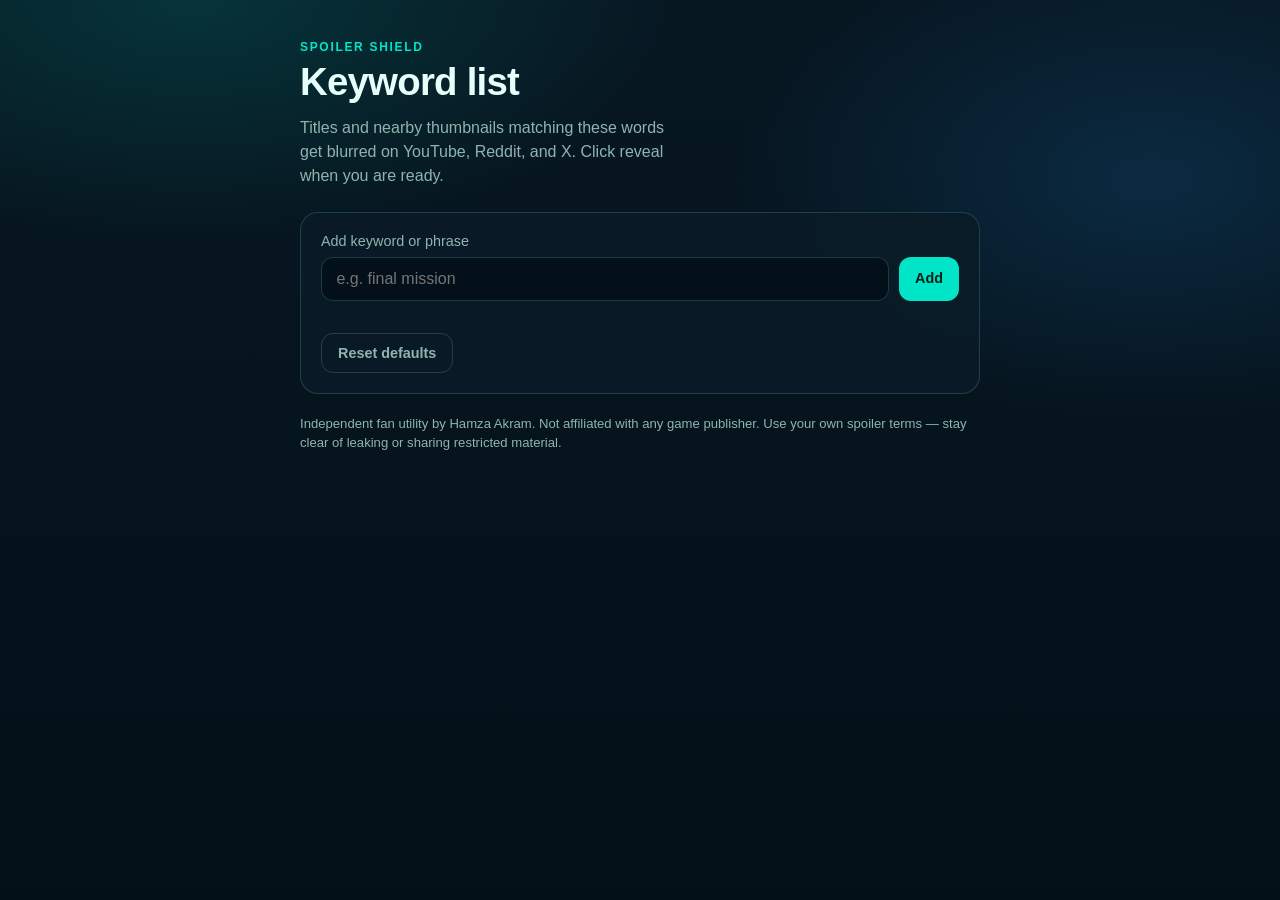
==== extension/options.html @ 2415711b "Initial Spoiler Shield MVP: MV3 extension + landing Chrome extension blurs keyword-matched titles/th" ====
<!DOCTYPE html>
<html lang="en">
  <head>
    <meta charset="UTF-8" />
    <meta name="viewport" content="width=device-width, initial-scale=1" />
    <title>Spoiler Shield — Keywords</title>
    <link rel="stylesheet" href="options.css" />
  </head>
  <body>
    <div class="page">
      <header>
        <p class="eyebrow">Spoiler Shield</p>
        <h1>Keyword list</h1>
        <p class="lede">
          Titles and nearby thumbnails matching these words get blurred on
          YouTube, Reddit, and X. Click reveal when you are ready.
        </p>
      </header>

      <section class="card">
        <label class="field" for="new-keyword">
          <span>Add keyword or phrase</span>
          <div class="row">
            <input
              id="new-keyword"
              type="text"
              placeholder="e.g. final mission"
              maxlength="80"
            />
            <button id="add-btn" type="button">Add</button>
          </div>
        </label>

        <ul id="keyword-list" class="list" aria-live="polite"></ul>

        <div class="footer-actions">
          <button id="reset-btn" type="button" class="ghost">
            Reset defaults
          </button>
          <p id="save-status" class="status" hidden>Saved</p>
        </div>
      </section>

      <p class="note">
        Independent fan utility by Hamza Akram. Not affiliated with any game
        publisher. Use your own spoiler terms — stay clear of leaking or sharing
        restricted material.
      </p>
    </div>
    <script src="options.js"></script>
  </body>
</html>
---- extension/options.css ----
:root {
  --bg: #041018;
  --card: rgba(10, 28, 40, 0.92);
  --line: rgba(120, 220, 210, 0.2);
  --teal: #00e5c8;
  --foam: #e7fffa;
  --muted: #8fb4b0;
  --danger: #ff7a6e;
}

* {
  box-sizing: border-box;
}

body {
  margin: 0;
  min-height: 100vh;
  color: var(--foam);
  font-family: "Trebuchet MS", "Segoe UI", sans-serif;
  background:
    radial-gradient(70% 50% at 15% 0%, rgba(0, 229, 200, 0.14), transparent 55%),
    radial-gradient(55% 45% at 90% 20%, rgba(22, 96, 150, 0.28), transparent 60%),
    linear-gradient(180deg, #071722 0%, #041018 100%);
}

.page {
  width: min(680px, calc(100% - 2rem));
  margin: 0 auto;
  padding: 2.5rem 0 3rem;
}

.eyebrow {
  margin: 0 0 0.4rem;
  color: var(--teal);
  text-transform: uppercase;
  letter-spacing: 0.14em;
  font-size: 0.75rem;
  font-weight: 700;
}

h1 {
  margin: 0;
  font-size: clamp(1.8rem, 4vw, 2.4rem);
  letter-spacing: -0.02em;
}

.lede {
  margin: 0.7rem 0 0;
  color: var(--muted);
  max-width: 42ch;
  line-height: 1.5;
}

.card {
  margin-top: 1.5rem;
  padding: 1.25rem;
  border: 1px solid var(--line);
  border-radius: 18px;
  background: var(--card);
  backdrop-filter: blur(8px);
}

.field span {
  display: block;
  margin-bottom: 0.5rem;
  font-size: 0.9rem;
  color: var(--muted);
}

.row {
  display: flex;
  gap: 0.6rem;
}

input[type="text"] {
  flex: 1;
  min-width: 0;
  padding: 0.75rem 0.9rem;
  border-radius: 12px;
  border: 1px solid var(--line);
  background: rgba(3, 14, 22, 0.75);
  color: var(--foam);
  font: inherit;
}

input[type="text"]:focus {
  outline: 2px solid rgba(0, 229, 200, 0.45);
  outline-offset: 1px;
}

button {
  border: 0;
  border-radius: 12px;
  padding: 0.75rem 1rem;
  background: var(--teal);
  color: #042018;
  font: 700 0.9rem/1 "Trebuchet MS", "Segoe UI", sans-serif;
  cursor: pointer;
}

button:hover {
  filter: brightness(1.05);
}

button.ghost {
  background: transparent;
  color: var(--muted);
  border: 1px solid var(--line);
}

button.ghost:hover {
  color: var(--foam);
}

.list {
  list-style: none;
  margin: 1rem 0 0;
  padding: 0;
  display: grid;
  gap: 0.5rem;
}

.list li {
  display: flex;
  align-items: center;
  justify-content: space-between;
  gap: 0.75rem;
  padding: 0.7rem 0.85rem;
  border-radius: 12px;
  border: 1px solid rgba(120, 220, 210, 0.12);
  background: rgba(4, 18, 28, 0.65);
}

.list code {
  font-family: "Consolas", "Courier New", monospace;
  font-size: 0.92rem;
}

.remove {
  background: transparent;
  color: var(--danger);
  border: 1px solid rgba(255, 122, 110, 0.35);
  padding: 0.4rem 0.7rem;
  font-size: 0.8rem;
}

.footer-actions {
  display: flex;
  align-items: center;
  justify-content: space-between;
  margin-top: 1rem;
}

.status {
  margin: 0;
  color: var(--teal);
  font-size: 0.85rem;
}

.note {
  margin-top: 1.25rem;
  color: var(--muted);
  font-size: 0.82rem;
  line-height: 1.45;
}

.empty {
  color: var(--muted);
  font-size: 0.9rem;
  padding: 0.5rem 0;
}
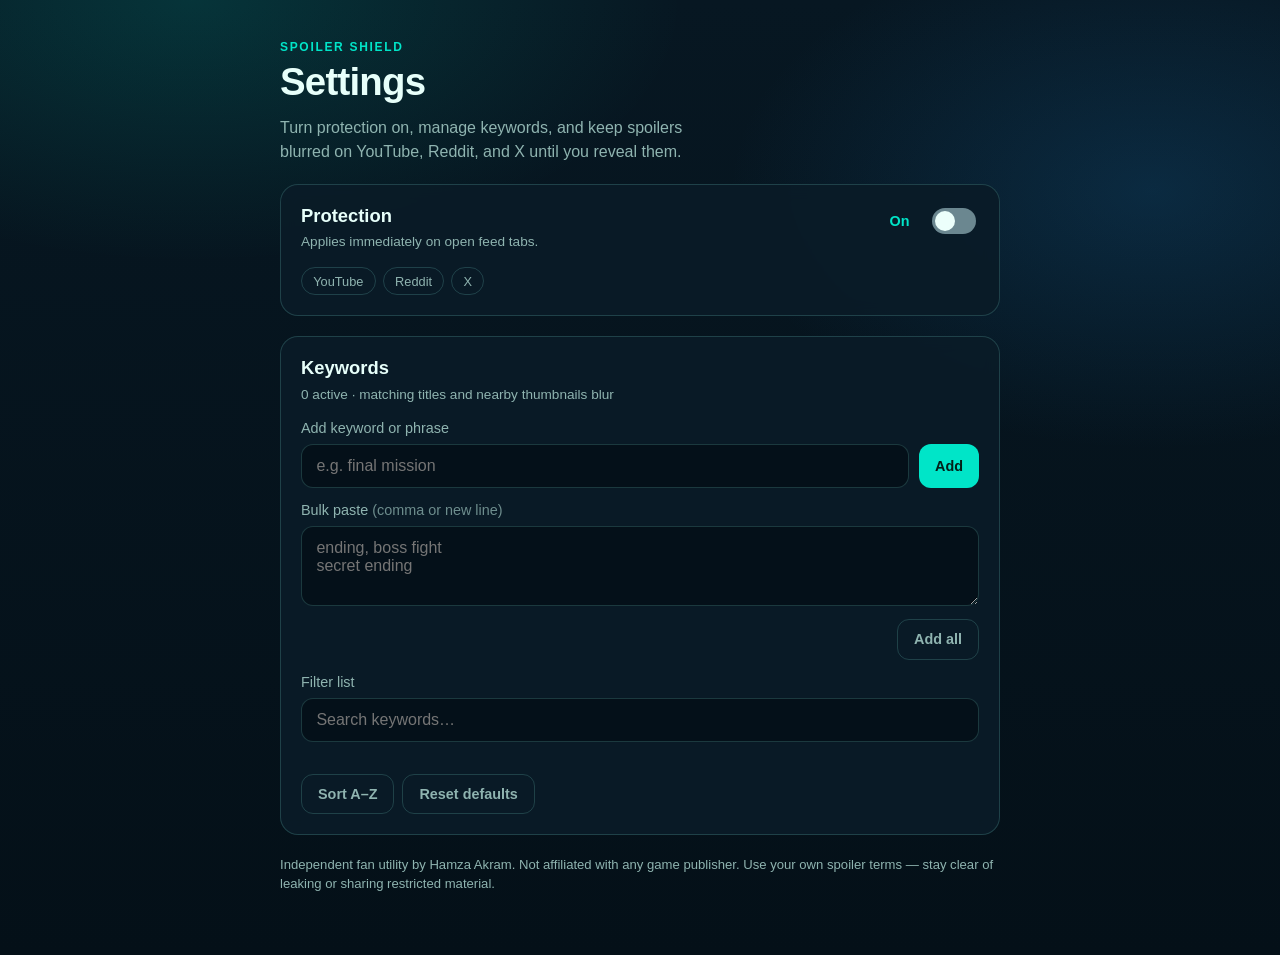
==== commit 917dd8a6: "Harden Spoiler Shield blur, options UX, install guide, icons Improve content-script matching and SPA" ====
--- a/extension/options.html
+++ b/extension/options.html
@@ -3,21 +3,48 @@
   <head>
     <meta charset="UTF-8" />
     <meta name="viewport" content="width=device-width, initial-scale=1" />
-    <title>Spoiler Shield — Keywords</title>
+    <title>Spoiler Shield — Settings</title>
     <link rel="stylesheet" href="options.css" />
   </head>
   <body>
     <div class="page">
       <header>
         <p class="eyebrow">Spoiler Shield</p>
-        <h1>Keyword list</h1>
+        <h1>Settings</h1>
         <p class="lede">
-          Titles and nearby thumbnails matching these words get blurred on
-          YouTube, Reddit, and X. Click reveal when you are ready.
+          Turn protection on, manage keywords, and keep spoilers blurred on
+          YouTube, Reddit, and X until you reveal them.
         </p>
       </header>
 
-      <section class="card">
+      <section class="card" aria-labelledby="protection-heading">
+        <div class="card-head">
+          <div>
+            <h2 id="protection-heading">Protection</h2>
+            <p class="hint">Applies immediately on open feed tabs.</p>
+          </div>
+          <label class="switch-row" for="enabled">
+            <span id="enabled-label">On</span>
+            <input id="enabled" type="checkbox" role="switch" />
+          </label>
+        </div>
+        <ul class="sites">
+          <li>YouTube</li>
+          <li>Reddit</li>
+          <li>X</li>
+        </ul>
+      </section>
+
+      <section class="card" aria-labelledby="keywords-heading">
+        <div class="card-head">
+          <div>
+            <h2 id="keywords-heading">Keywords</h2>
+            <p class="hint">
+              <span id="keyword-count">0</span> active · matching titles and nearby thumbnails blur
+            </p>
+          </div>
+        </div>
+
         <label class="field" for="new-keyword">
           <span>Add keyword or phrase</span>
           <div class="row">
@@ -26,18 +53,44 @@
               type="text"
               placeholder="e.g. final mission"
               maxlength="80"
+              autocomplete="off"
             />
             <button id="add-btn" type="button">Add</button>
           </div>
         </label>
 
+        <label class="field tight" for="bulk-keywords">
+          <span>Bulk paste <em>(comma or new line)</em></span>
+          <textarea
+            id="bulk-keywords"
+            rows="3"
+            placeholder="ending, boss fight&#10;secret ending"
+          ></textarea>
+          <div class="row end">
+            <button id="bulk-btn" type="button" class="ghost">Add all</button>
+          </div>
+        </label>
+
+        <label class="field tight" for="filter-keywords">
+          <span>Filter list</span>
+          <input
+            id="filter-keywords"
+            type="search"
+            placeholder="Search keywords…"
+            autocomplete="off"
+          />
+        </label>
+
         <ul id="keyword-list" class="list" aria-live="polite"></ul>
 
         <div class="footer-actions">
-          <button id="reset-btn" type="button" class="ghost">
-            Reset defaults
-          </button>
-          <p id="save-status" class="status" hidden>Saved</p>
+          <div class="action-group">
+            <button id="sort-btn" type="button" class="ghost">Sort A–Z</button>
+            <button id="reset-btn" type="button" class="ghost danger">
+              Reset defaults
+            </button>
+          </div>
+          <p id="save-status" class="status" role="status" hidden>Saved</p>
         </div>
       </section>
 
--- a/extension/options.css
+++ b/extension/options.css
@@ -24,7 +24,7 @@
 }
 
 .page {
-  width: min(680px, calc(100% - 2rem));
+  width: min(720px, calc(100% - 2rem));
   margin: 0 auto;
   padding: 2.5rem 0 3rem;
 }
@@ -44,15 +44,20 @@
   letter-spacing: -0.02em;
 }
 
+h2 {
+  margin: 0;
+  font-size: 1.15rem;
+}
+
 .lede {
   margin: 0.7rem 0 0;
   color: var(--muted);
-  max-width: 42ch;
+  max-width: 46ch;
   line-height: 1.5;
 }
 
 .card {
-  margin-top: 1.5rem;
+  margin-top: 1.25rem;
   padding: 1.25rem;
   border: 1px solid var(--line);
   border-radius: 18px;
@@ -60,20 +65,120 @@
   backdrop-filter: blur(8px);
 }
 
-.field span {
+.card-head {
+  display: flex;
+  align-items: flex-start;
+  justify-content: space-between;
+  gap: 1rem;
+  margin-bottom: 1rem;
+}
+
+.hint {
+  margin: 0.35rem 0 0;
+  color: var(--muted);
+  font-size: 0.85rem;
+  line-height: 1.4;
+}
+
+.sites {
+  display: flex;
+  flex-wrap: wrap;
+  gap: 0.45rem;
+  list-style: none;
+  margin: 0;
+  padding: 0;
+}
+
+.sites li {
+  padding: 0.35rem 0.7rem;
+  border-radius: 999px;
+  border: 1px solid rgba(120, 220, 210, 0.2);
+  color: var(--muted);
+  font-size: 0.8rem;
+}
+
+.switch-row {
+  display: inline-flex;
+  align-items: center;
+  gap: 0.65rem;
+  cursor: pointer;
+  user-select: none;
+}
+
+.switch-row span {
+  font-size: 0.9rem;
+  font-weight: 700;
+  color: var(--teal);
+  min-width: 1.75rem;
+}
+
+input[type="checkbox"] {
+  appearance: none;
+  width: 44px;
+  height: 26px;
+  border-radius: 999px;
+  background: #6b8790;
+  position: relative;
+  flex-shrink: 0;
+  transition: background 0.18s ease;
+  cursor: pointer;
+}
+
+input[type="checkbox"]::after {
+  content: "";
+  position: absolute;
+  top: 3px;
+  left: 3px;
+  width: 20px;
+  height: 20px;
+  border-radius: 50%;
+  background: #ecfffb;
+  transition: transform 0.18s ease;
+}
+
+input[type="checkbox"]:checked {
+  background: var(--teal);
+}
+
+input[type="checkbox"]:checked::after {
+  transform: translateX(18px);
+}
+
+.field {
+  display: block;
+  margin-top: 0.85rem;
+}
+
+.field.tight {
+  margin-top: 0.9rem;
+}
+
+.field > span {
   display: block;
   margin-bottom: 0.5rem;
   font-size: 0.9rem;
   color: var(--muted);
 }
 
+.field em {
+  font-style: normal;
+  opacity: 0.75;
+}
+
 .row {
   display: flex;
   gap: 0.6rem;
 }
 
-input[type="text"] {
-  flex: 1;
+.row.end {
+  justify-content: flex-end;
+  margin-top: 0.55rem;
+}
+
+input[type="text"],
+input[type="search"],
+textarea {
+  width: 100%;
   min-width: 0;
   padding: 0.75rem 0.9rem;
   border-radius: 12px;
@@ -81,9 +186,15 @@
   background: rgba(3, 14, 22, 0.75);
   color: var(--foam);
   font: inherit;
-}
-
-input[type="text"]:focus {
+  resize: vertical;
+}
+
+.row input[type="text"] {
+  flex: 1;
+}
+
+input:focus,
+textarea:focus {
   outline: 2px solid rgba(0, 229, 200, 0.45);
   outline-offset: 1px;
 }
@@ -112,12 +223,19 @@
   color: var(--foam);
 }
 
+button.ghost.danger:hover {
+  color: var(--danger);
+  border-color: rgba(255, 122, 110, 0.45);
+}
+
 .list {
   list-style: none;
   margin: 1rem 0 0;
   padding: 0;
   display: grid;
   gap: 0.5rem;
+  max-height: 22rem;
+  overflow: auto;
 }
 
 .list li {
@@ -134,6 +252,7 @@
 .list code {
   font-family: "Consolas", "Courier New", monospace;
   font-size: 0.92rem;
+  overflow-wrap: anywhere;
 }
 
 .remove {
@@ -142,13 +261,22 @@
   border: 1px solid rgba(255, 122, 110, 0.35);
   padding: 0.4rem 0.7rem;
   font-size: 0.8rem;
+  flex-shrink: 0;
 }
 
 .footer-actions {
   display: flex;
   align-items: center;
   justify-content: space-between;
+  gap: 0.75rem;
+  flex-wrap: wrap;
   margin-top: 1rem;
+}
+
+.action-group {
+  display: flex;
+  flex-wrap: wrap;
+  gap: 0.5rem;
 }
 
 .status {
@@ -157,6 +285,10 @@
   font-size: 0.85rem;
 }
 
+.status.error {
+  color: var(--danger);
+}
+
 .note {
   margin-top: 1.25rem;
   color: var(--muted);
@@ -168,4 +300,12 @@
   color: var(--muted);
   font-size: 0.9rem;
   padding: 0.5rem 0;
-}
+  border: 0 !important;
+  background: transparent !important;
+}
+
+@media (max-width: 560px) {
+  .card-head {
+    flex-direction: column;
+  }
+}
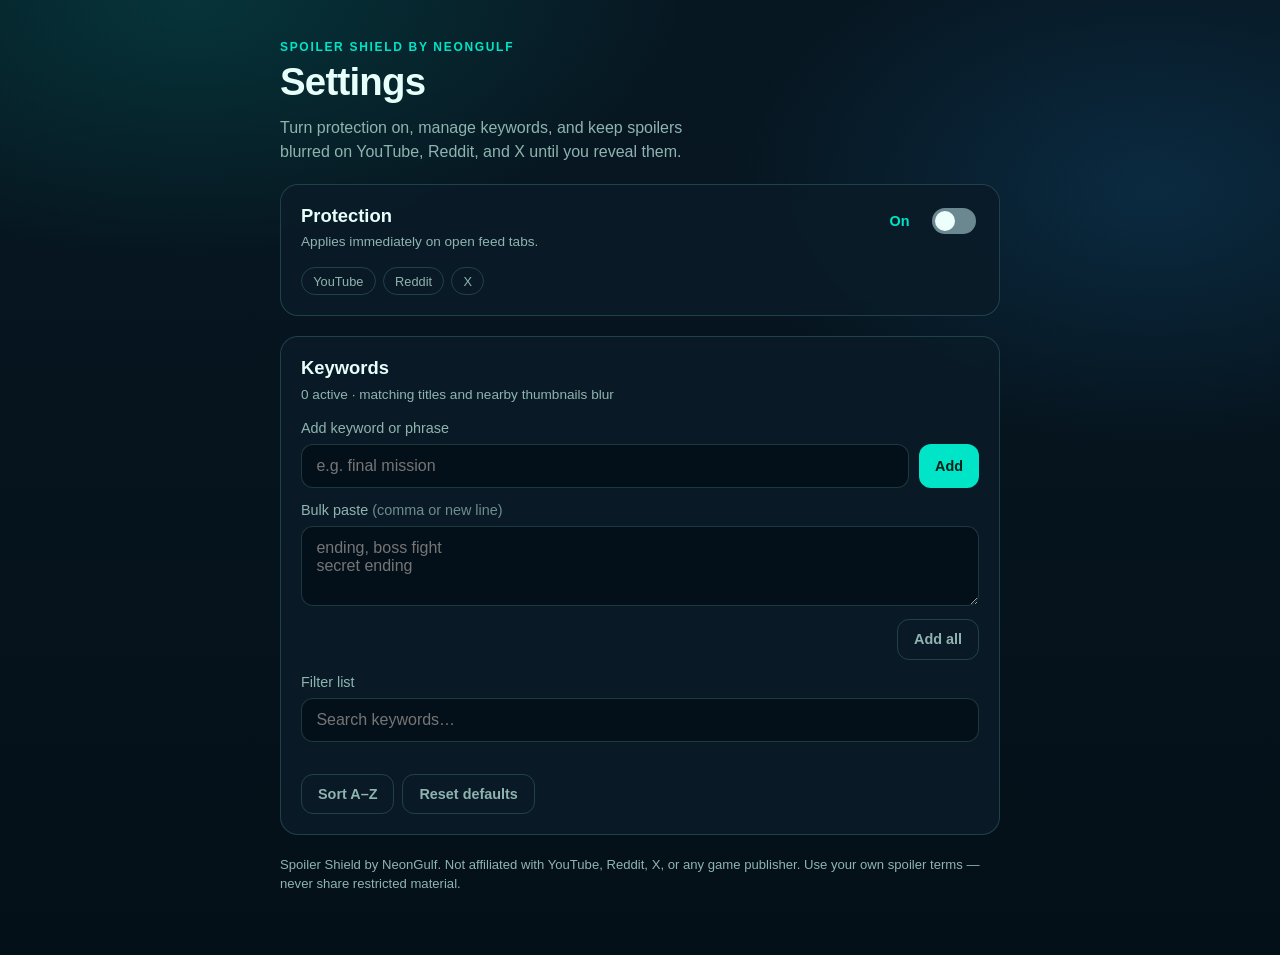
==== commit 924a9ea6: "Polish Spoiler Shield copy for NeonGulf production" ====
--- a/extension/options.html
+++ b/extension/options.html
@@ -9,7 +9,7 @@
   <body>
     <div class="page">
       <header>
-        <p class="eyebrow">Spoiler Shield</p>
+        <p class="eyebrow">Spoiler Shield by NeonGulf</p>
         <h1>Settings</h1>
         <p class="lede">
           Turn protection on, manage keywords, and keep spoilers blurred on
@@ -95,9 +95,9 @@
       </section>
 
       <p class="note">
-        Independent fan utility by Hamza Akram. Not affiliated with any game
-        publisher. Use your own spoiler terms — stay clear of leaking or sharing
-        restricted material.
+        Spoiler Shield by NeonGulf. Not affiliated with YouTube, Reddit, X, or
+        any game publisher. Use your own spoiler terms — never share restricted
+        material.
       </p>
     </div>
     <script src="options.js"></script>
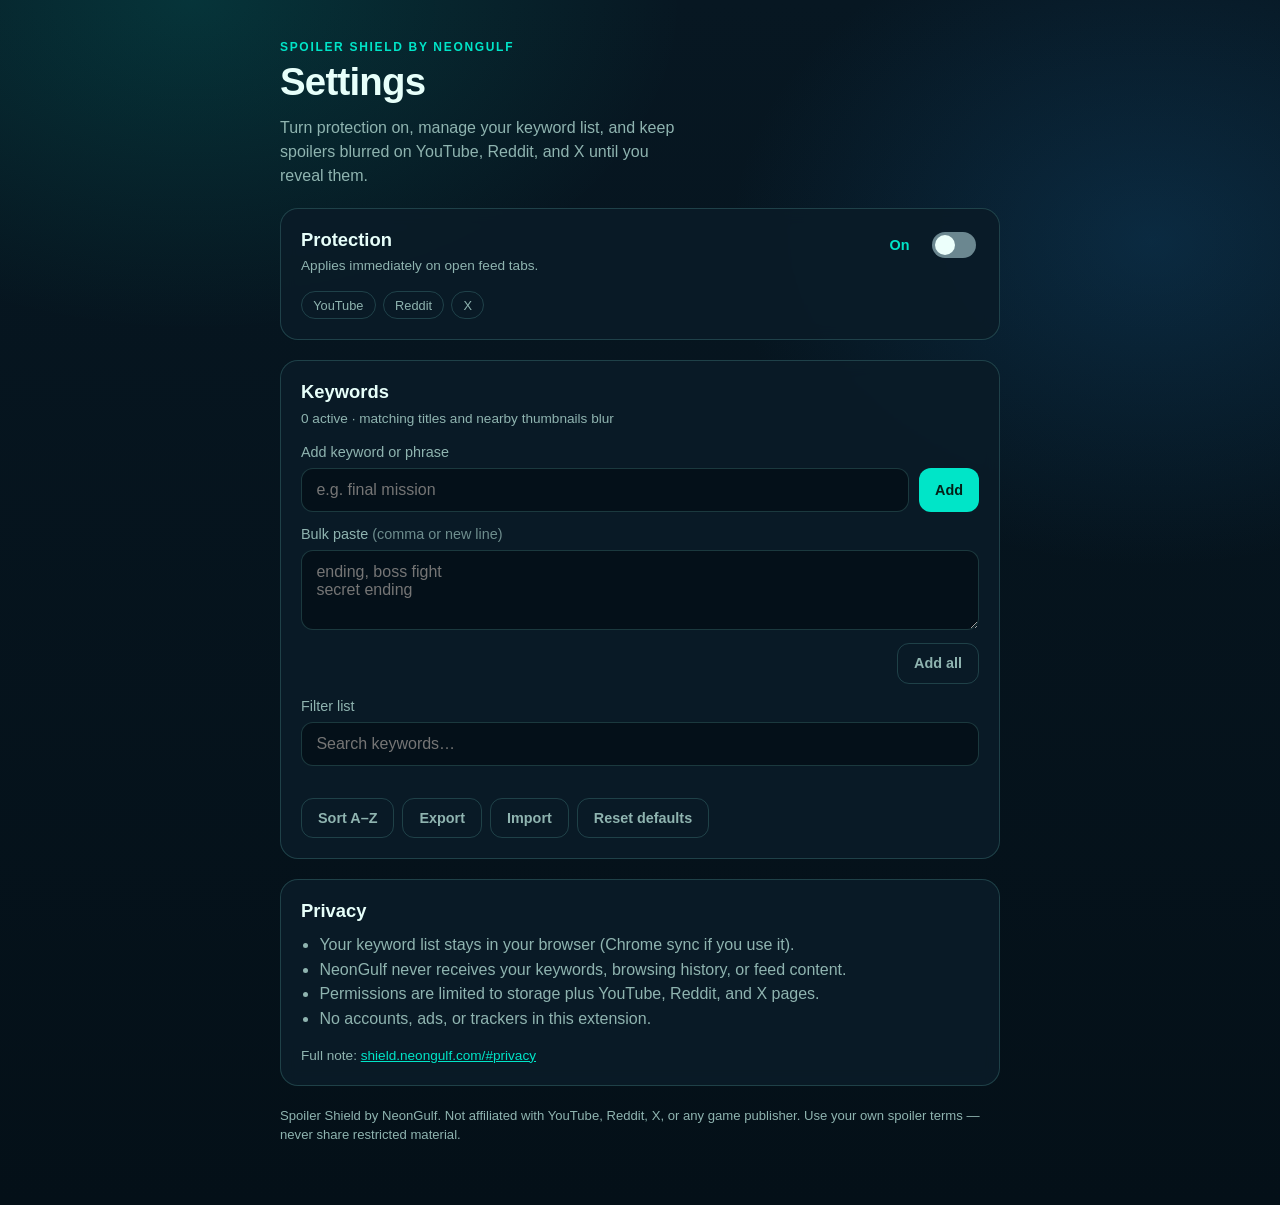
==== commit 7d1e8cd9: "Harden Spoiler Shield for blur-first MVP Restore focus on keyword blur for YouTube/Reddit/X: first-r" ====
--- a/extension/options.html
+++ b/extension/options.html
@@ -12,10 +12,20 @@
         <p class="eyebrow">Spoiler Shield by NeonGulf</p>
         <h1>Settings</h1>
         <p class="lede">
-          Turn protection on, manage keywords, and keep spoilers blurred on
-          YouTube, Reddit, and X until you reveal them.
+          Turn protection on, manage your keyword list, and keep spoilers blurred
+          on YouTube, Reddit, and X until you reveal them.
         </p>
       </header>
+
+      <section id="welcome" class="card welcome" aria-labelledby="welcome-heading" hidden>
+        <h2 id="welcome-heading">Welcome — three quick steps</h2>
+        <ol class="welcome-steps">
+          <li>Keep protection <strong>On</strong>.</li>
+          <li>Add the spoilers you want blurred (phrases work best).</li>
+          <li>Open YouTube, Reddit, or X — matching posts blur until you tap Reveal.</li>
+        </ol>
+        <button id="dismiss-welcome" type="button">Got it</button>
+      </section>
 
       <section class="card" aria-labelledby="protection-heading">
         <div class="card-head">
@@ -40,7 +50,8 @@
           <div>
             <h2 id="keywords-heading">Keywords</h2>
             <p class="hint">
-              <span id="keyword-count">0</span> active · matching titles and nearby thumbnails blur
+              <span id="keyword-count">0</span> active · matching titles and nearby
+              thumbnails blur
             </p>
           </div>
         </div>
@@ -86,12 +97,31 @@
         <div class="footer-actions">
           <div class="action-group">
             <button id="sort-btn" type="button" class="ghost">Sort A–Z</button>
+            <button id="export-btn" type="button" class="ghost">Export</button>
+            <button id="import-btn" type="button" class="ghost">Import</button>
+            <input id="import-file" type="file" accept="application/json,.json,text/plain,.txt,.csv" hidden />
             <button id="reset-btn" type="button" class="ghost danger">
               Reset defaults
             </button>
           </div>
           <p id="save-status" class="status" role="status" hidden>Saved</p>
         </div>
+      </section>
+
+      <section class="card privacy" aria-labelledby="privacy-heading">
+        <h2 id="privacy-heading">Privacy</h2>
+        <ul class="privacy-list">
+          <li>Your keyword list stays in your browser (Chrome sync if you use it).</li>
+          <li>NeonGulf never receives your keywords, browsing history, or feed content.</li>
+          <li>Permissions are limited to storage plus YouTube, Reddit, and X pages.</li>
+          <li>No accounts, ads, or trackers in this extension.</li>
+        </ul>
+        <p class="hint">
+          Full note:
+          <a href="https://shield.neongulf.com/#privacy" target="_blank" rel="noopener"
+            >shield.neongulf.com/#privacy</a
+          >
+        </p>
       </section>
 
       <p class="note">
--- a/extension/options.css
+++ b/extension/options.css
@@ -289,6 +289,28 @@
   color: var(--danger);
 }
 
+.welcome .welcome-steps {
+  margin: 0.75rem 0 1rem;
+  padding-left: 1.2rem;
+  color: var(--muted);
+  line-height: 1.55;
+}
+
+.welcome .welcome-steps strong {
+  color: var(--foam);
+}
+
+.privacy-list {
+  margin: 0.65rem 0 0.85rem;
+  padding-left: 1.15rem;
+  color: var(--muted);
+  line-height: 1.55;
+}
+
+.privacy a {
+  color: var(--teal);
+}
+
 .note {
   margin-top: 1.25rem;
   color: var(--muted);
